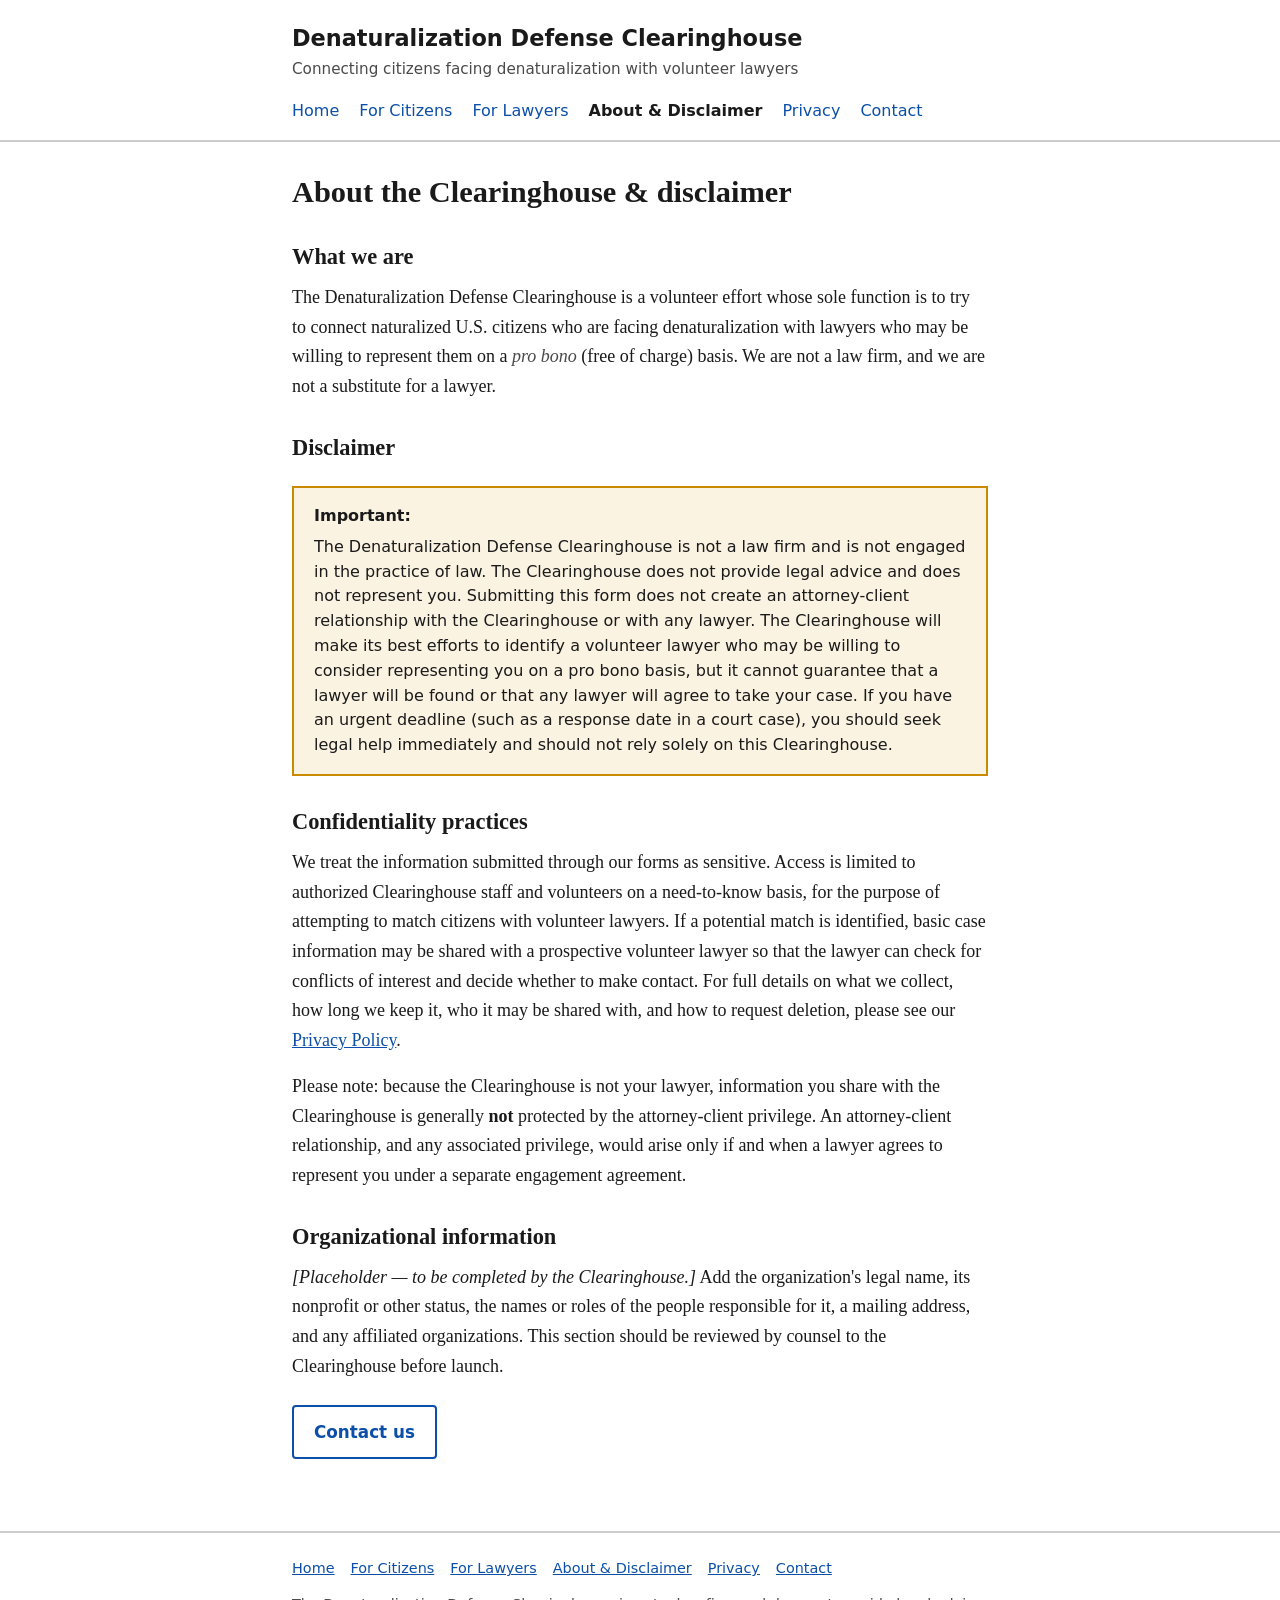
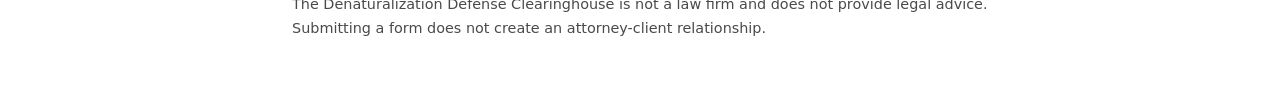
==== about.html @ 95be337d "Initial site: Denaturalization Defense Clearinghouse (front-end) Text-only, no-graphics, accessible " ====
<!DOCTYPE html>
<html lang="en">
<head>
  <meta charset="UTF-8" />
  <meta name="viewport" content="width=device-width, initial-scale=1.0" />
  <title>About &amp; Disclaimer — Denaturalization Defense Clearinghouse</title>
  <meta name="description" content="About the Clearinghouse, its no-practice-of-law disclaimer, and its confidentiality practices." />
  <link rel="stylesheet" href="styles.css" />
</head>
<body>
  <a class="skip-link" href="#main">Skip to content</a>

  <header class="site-header">
    <div class="container">
      <p class="site-title">
        <a href="index.html">
          <span class="name">Denaturalization Defense Clearinghouse</span>
          <span class="tagline">Connecting citizens facing denaturalization with volunteer lawyers</span>
        </a>
      </p>
      <nav class="main-nav" aria-label="Primary">
        <ul>
          <li><a href="index.html">Home</a></li>
          <li><a href="for-citizens.html">For Citizens</a></li>
          <li><a href="for-lawyers.html">For Lawyers</a></li>
          <li><a href="about.html" aria-current="page">About &amp; Disclaimer</a></li>
          <li><a href="privacy.html">Privacy</a></li>
          <li><a href="contact.html">Contact</a></li>
        </ul>
      </nav>
    </div>
  </header>

  <main id="main">
    <div class="container">
      <h1>About the Clearinghouse &amp; disclaimer</h1>

      <h2>What we are</h2>
      <p>
        The Denaturalization Defense Clearinghouse is a volunteer effort whose sole function is to
        try to connect naturalized U.S. citizens who are facing denaturalization with lawyers who
        may be willing to represent them on a <span class="define">pro bono</span> (free of
        charge) basis. We are not a law firm, and we are not a substitute for a lawyer.
      </p>

      <h2>Disclaimer</h2>
      <div class="disclaimer" role="note" aria-label="Important disclaimer">
        <strong>Important:</strong>
        The Denaturalization Defense Clearinghouse is not a law firm and is not engaged in the
        practice of law. The Clearinghouse does not provide legal advice and does not represent
        you. Submitting this form does not create an attorney-client relationship with the
        Clearinghouse or with any lawyer. The Clearinghouse will make its best efforts to
        identify a volunteer lawyer who may be willing to consider representing you on a pro bono
        basis, but it cannot guarantee that a lawyer will be found or that any lawyer will agree
        to take your case. If you have an urgent deadline (such as a response date in a court
        case), you should seek legal help immediately and should not rely solely on this
        Clearinghouse.
      </div>

      <h2>Confidentiality practices</h2>
      <p>
        We treat the information submitted through our forms as sensitive. Access is limited to
        authorized Clearinghouse staff and volunteers on a need-to-know basis, for the purpose of
        attempting to match citizens with volunteer lawyers. If a potential match is identified,
        basic case information may be shared with a prospective volunteer lawyer so that the
        lawyer can check for conflicts of interest and decide whether to make contact. For full
        details on what we collect, how long we keep it, who it may be shared with, and how to
        request deletion, please see our <a href="privacy.html">Privacy Policy</a>.
      </p>
      <p>
        Please note: because the Clearinghouse is not your lawyer, information you share with the
        Clearinghouse is generally <strong>not</strong> protected by the attorney-client
        privilege. An attorney-client relationship, and any associated privilege, would arise only
        if and when a lawyer agrees to represent you under a separate engagement agreement.
      </p>

      <h2>Organizational information</h2>
      <p>
        <em>[Placeholder — to be completed by the Clearinghouse.]</em> Add the organization's
        legal name, its nonprofit or other status, the names or roles of the people responsible
        for it, a mailing address, and any affiliated organizations. This section should be
        reviewed by counsel to the Clearinghouse before launch.
      </p>

      <div class="actions">
        <a class="button secondary" href="contact.html">Contact us</a>
      </div>
    </div>
  </main>

  <footer class="site-footer">
    <div class="container">
      <nav aria-label="Footer">
        <ul>
          <li><a href="index.html">Home</a></li>
          <li><a href="for-citizens.html">For Citizens</a></li>
          <li><a href="for-lawyers.html">For Lawyers</a></li>
          <li><a href="about.html">About &amp; Disclaimer</a></li>
          <li><a href="privacy.html">Privacy</a></li>
          <li><a href="contact.html">Contact</a></li>
        </ul>
      </nav>
      <p>
        The Denaturalization Defense Clearinghouse is not a law firm and does not provide legal
        advice. Submitting a form does not create an attorney-client relationship.
      </p>
    </div>
  </footer>
</body>
</html>
---- styles.css ----
/* ---------------------------------------------------------------------------
   Denaturalization Defense Clearinghouse
   Text-only, no-graphics site. Clean readable typography, high contrast,
   mobile-responsive, WCAG 2.1 AA target. No frameworks.
--------------------------------------------------------------------------- */

:root {
  --bg: #ffffff;
  --text: #1a1a1a;
  --text-muted: #4a4a4a;
  --link: #0b4fa8;
  --link-hover: #08376f;
  --border: #cccccc;
  --surface: #f4f4f4;
  --focus: #0b4fa8;
  --warn-bg: #fbf3e2;
  --warn-border: #c98a00;
  --error: #a3000f;
  --max-width: 46rem;
  --font: Georgia, "Times New Roman", serif;
  --font-ui: system-ui, -apple-system, "Segoe UI", Roboto, sans-serif;
}

@media (prefers-color-scheme: dark) {
  :root {
    --bg: #14161a;
    --text: #eaeaea;
    --text-muted: #b8bcc2;
    --link: #7cb0f5;
    --link-hover: #a9caf8;
    --border: #3a3f47;
    --surface: #1e2127;
    --focus: #7cb0f5;
    --warn-bg: #2c2618;
    --warn-border: #c98a00;
    --error: #ff7b85;
  }
}

* { box-sizing: border-box; }

html { font-size: 100%; }

body {
  margin: 0;
  background: var(--bg);
  color: var(--text);
  font-family: var(--font);
  font-size: 1.125rem;
  line-height: 1.65;
}

.container {
  width: 100%;
  max-width: var(--max-width);
  margin-inline: auto;
  padding-inline: 1.25rem;
}

/* ---- Skip link ---- */
.skip-link {
  position: absolute;
  left: -999px;
  top: 0;
  background: var(--link);
  color: #fff;
  padding: 0.5rem 1rem;
  z-index: 100;
}
.skip-link:focus { left: 0; }

/* ---- Header / nav ---- */
.site-header {
  border-bottom: 2px solid var(--border);
  font-family: var(--font-ui);
}
.site-title {
  margin: 0;
  padding: 1.25rem 0 0.75rem;
  font-family: var(--font-ui);
}
.site-title a { color: var(--text); text-decoration: none; }
.site-title .name { display: block; font-size: 1.4rem; font-weight: 700; }
.site-title .tagline { display: block; font-size: 0.95rem; font-weight: 400; color: var(--text-muted); }

.main-nav { padding-bottom: 0.75rem; }
.main-nav ul {
  list-style: none;
  margin: 0;
  padding: 0;
  display: flex;
  flex-wrap: wrap;
  gap: 0.25rem 1.25rem;
}
.main-nav a {
  color: var(--link);
  text-decoration: none;
  font-size: 1rem;
  padding: 0.25rem 0;
  display: inline-block;
}
.main-nav a:hover { text-decoration: underline; color: var(--link-hover); }
.main-nav a[aria-current="page"] { color: var(--text); font-weight: 700; }

/* ---- Main content ---- */
main { padding-block: 2rem 3rem; }

h1 { font-size: 1.9rem; line-height: 1.2; margin: 0 0 1rem; }
h2 { font-size: 1.4rem; line-height: 1.25; margin: 2rem 0 0.75rem; }
h3 { font-size: 1.15rem; margin: 1.5rem 0 0.5rem; }

p, ul.prose, ol.prose { margin: 0 0 1rem; }
ul.prose, ol.prose { padding-left: 1.5rem; }
ul.prose li, ol.prose li { margin-bottom: 0.35rem; }

a { color: var(--link); }
a:hover { color: var(--link-hover); }

.lead { font-size: 1.2rem; color: var(--text-muted); }

.define { font-style: italic; color: var(--text-muted); }

/* ---- Links to actions ---- */
.actions { margin: 1.5rem 0; display: flex; flex-wrap: wrap; gap: 0.75rem; }
.button {
  font-family: var(--font-ui);
  font-size: 1.05rem;
  font-weight: 600;
  display: inline-block;
  padding: 0.7rem 1.25rem;
  border: 2px solid var(--link);
  border-radius: 4px;
  text-decoration: none;
  color: #fff;
  background: var(--link);
}
.button:hover { background: var(--link-hover); border-color: var(--link-hover); color: #fff; }
.button.secondary { background: transparent; color: var(--link); }
.button.secondary:hover { background: var(--surface); color: var(--link-hover); }

/* ---- Disclaimer box ---- */
.disclaimer {
  border: 2px solid var(--warn-border);
  background: var(--warn-bg);
  padding: 1rem 1.25rem;
  margin: 1.5rem 0;
  font-family: var(--font-ui);
  font-size: 1rem;
  line-height: 1.55;
}
.disclaimer strong { display: block; margin-bottom: 0.4rem; }

/* ---- Forms ---- */
form { font-family: var(--font-ui); font-size: 1rem; }
fieldset {
  border: 1px solid var(--border);
  border-radius: 4px;
  margin: 0 0 1.5rem;
  padding: 1rem 1.25rem 1.25rem;
}
legend { font-weight: 700; font-size: 1.1rem; padding: 0 0.4rem; }

.field { margin-bottom: 1.1rem; }
.field > label { display: block; font-weight: 600; margin-bottom: 0.3rem; }
.field .hint { display: block; font-weight: 400; color: var(--text-muted); font-size: 0.9rem; margin-bottom: 0.3rem; }
.req { color: var(--error); }

input[type="text"],
input[type="email"],
input[type="tel"],
input[type="date"],
input[type="search"],
select,
textarea {
  width: 100%;
  font-family: inherit;
  font-size: 1rem;
  padding: 0.55rem 0.6rem;
  border: 1px solid var(--border);
  border-radius: 4px;
  background: var(--bg);
  color: var(--text);
}
textarea { min-height: 6rem; resize: vertical; }

.radio-group, .checkbox-group { display: grid; gap: 0.5rem; margin-top: 0.25rem; }
.radio-option, .checkbox-option { display: flex; gap: 0.6rem; align-items: flex-start; font-weight: 400; }
.radio-option input, .checkbox-option input { margin-top: 0.35rem; flex: 0 0 auto; }
.radio-option label, .checkbox-option label { font-weight: 400; }

.conditional { border-left: 3px solid var(--border); padding-left: 1rem; margin: 0.5rem 0 1rem; }
[hidden] { display: none !important; }

.char-count { font-size: 0.85rem; color: var(--text-muted); }

button[type="submit"] {
  font-family: var(--font-ui);
  font-size: 1.1rem;
  font-weight: 700;
  padding: 0.8rem 1.5rem;
  border: 2px solid var(--link);
  border-radius: 4px;
  background: var(--link);
  color: #fff;
  cursor: pointer;
}
button[type="submit"]:hover { background: var(--link-hover); border-color: var(--link-hover); }

.form-note {
  font-family: var(--font-ui);
  font-size: 0.95rem;
  border: 1px dashed var(--border);
  background: var(--surface);
  padding: 0.75rem 1rem;
  margin: 1rem 0;
  color: var(--text-muted);
}

/* ---- Focus visibility (keyboard) ---- */
a:focus-visible,
button:focus-visible,
input:focus-visible,
select:focus-visible,
textarea:focus-visible {
  outline: 3px solid var(--focus);
  outline-offset: 2px;
}

/* ---- Footer ---- */
.site-footer {
  border-top: 2px solid var(--border);
  font-family: var(--font-ui);
  font-size: 0.9rem;
  color: var(--text-muted);
  padding-block: 1.5rem 2.5rem;
}
.site-footer nav ul {
  list-style: none;
  margin: 0 0 0.75rem;
  padding: 0;
  display: flex;
  flex-wrap: wrap;
  gap: 0.25rem 1rem;
}
.site-footer a { color: var(--link); }

/* ---- Utility ---- */
.visually-hidden {
  position: absolute;
  width: 1px; height: 1px;
  padding: 0; margin: -1px;
  overflow: hidden; clip: rect(0 0 0 0);
  white-space: nowrap; border: 0;
}
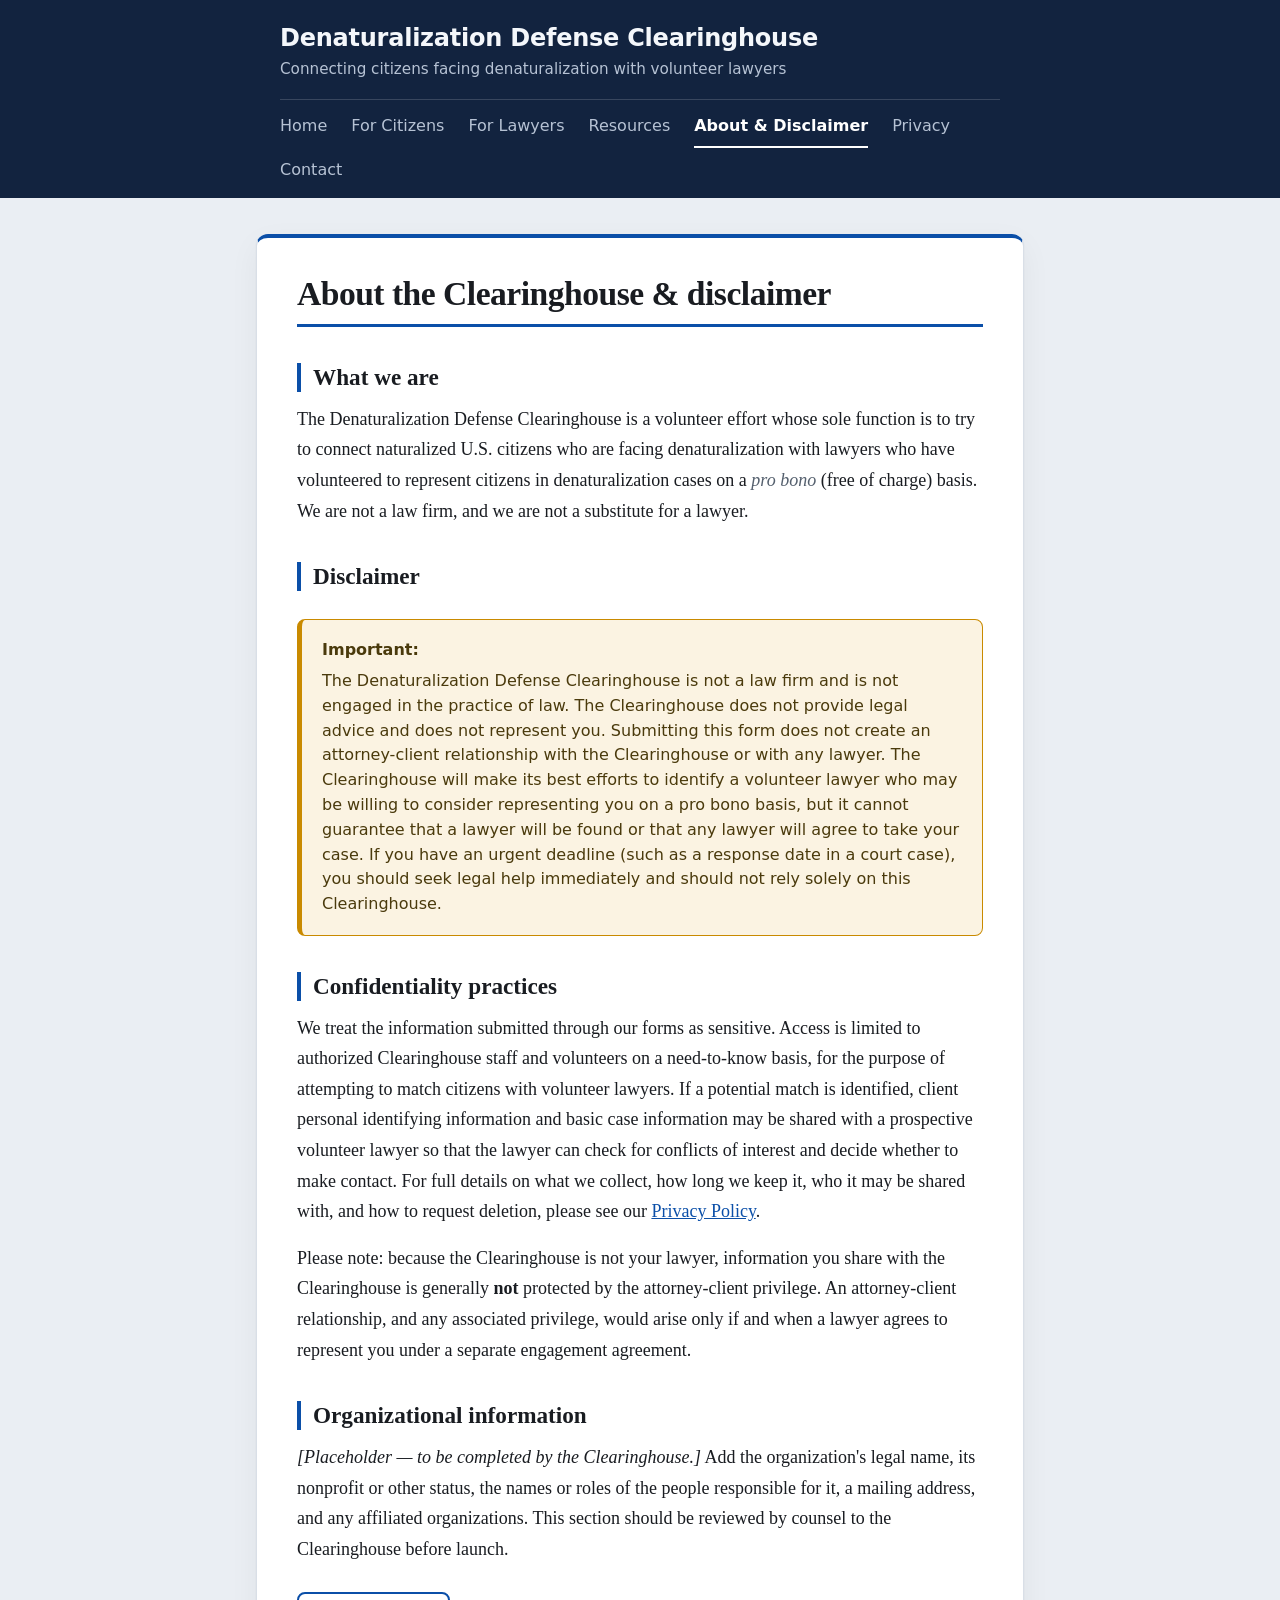
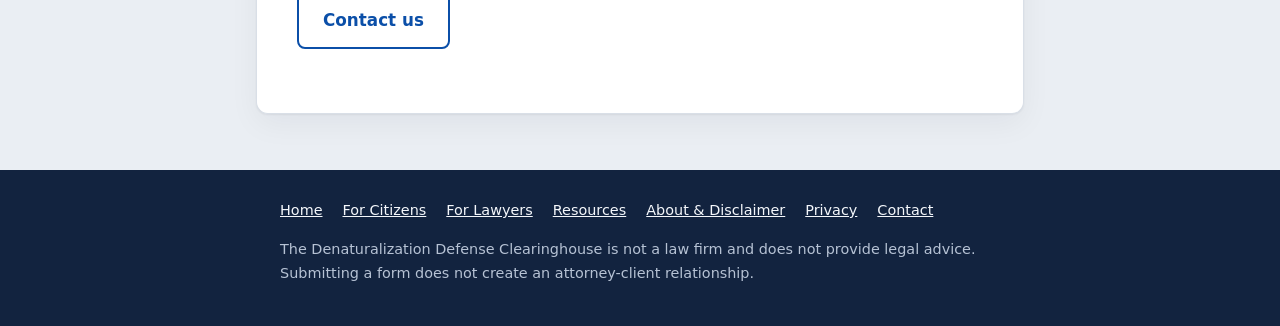
==== commit adbcc90c: "Apply Steve's content edits - Home: reword intro ('have volunteered ... for free'); 'does not do'   " ====
--- a/about.html
+++ b/about.html
@@ -3,6 +3,7 @@
 <head>
   <meta charset="UTF-8" />
   <meta name="viewport" content="width=device-width, initial-scale=1.0" />
+  <meta name="robots" content="noindex, nofollow" />
   <title>About &amp; Disclaimer — Denaturalization Defense Clearinghouse</title>
   <meta name="description" content="About the Clearinghouse, its no-practice-of-law disclaimer, and its confidentiality practices." />
   <link rel="stylesheet" href="styles.css" />
@@ -23,6 +24,7 @@
           <li><a href="index.html">Home</a></li>
           <li><a href="for-citizens.html">For Citizens</a></li>
           <li><a href="for-lawyers.html">For Lawyers</a></li>
+          <li><a href="resources.html">Resources</a></li>
           <li><a href="about.html" aria-current="page">About &amp; Disclaimer</a></li>
           <li><a href="privacy.html">Privacy</a></li>
           <li><a href="contact.html">Contact</a></li>
@@ -39,8 +41,9 @@
       <p>
         The Denaturalization Defense Clearinghouse is a volunteer effort whose sole function is to
         try to connect naturalized U.S. citizens who are facing denaturalization with lawyers who
-        may be willing to represent them on a <span class="define">pro bono</span> (free of
-        charge) basis. We are not a law firm, and we are not a substitute for a lawyer.
+        have volunteered to represent citizens in denaturalization cases on a
+        <span class="define">pro bono</span> (free of charge) basis. We are not a law firm, and we
+        are not a substitute for a lawyer.
       </p>
 
       <h2>Disclaimer</h2>
@@ -62,8 +65,9 @@
         We treat the information submitted through our forms as sensitive. Access is limited to
         authorized Clearinghouse staff and volunteers on a need-to-know basis, for the purpose of
         attempting to match citizens with volunteer lawyers. If a potential match is identified,
-        basic case information may be shared with a prospective volunteer lawyer so that the
-        lawyer can check for conflicts of interest and decide whether to make contact. For full
+        client personal identifying information and basic case information may be shared with a
+        prospective volunteer lawyer so that the lawyer can check for conflicts of interest and
+        decide whether to make contact. For full
         details on what we collect, how long we keep it, who it may be shared with, and how to
         request deletion, please see our <a href="privacy.html">Privacy Policy</a>.
       </p>
@@ -95,6 +99,7 @@
           <li><a href="index.html">Home</a></li>
           <li><a href="for-citizens.html">For Citizens</a></li>
           <li><a href="for-lawyers.html">For Lawyers</a></li>
+          <li><a href="resources.html">Resources</a></li>
           <li><a href="about.html">About &amp; Disclaimer</a></li>
           <li><a href="privacy.html">Privacy</a></li>
           <li><a href="contact.html">Contact</a></li>
--- a/styles.css
+++ b/styles.css
@@ -1,38 +1,48 @@
 /* ---------------------------------------------------------------------------
    Denaturalization Defense Clearinghouse
-   Text-only, no-graphics site. Clean readable typography, high contrast,
-   mobile-responsive, WCAG 2.1 AA target. No frameworks.
+   Text-first, lightly designed. No images/icons/logos — visual interest comes
+   from color, type, spacing, and layout only. Mobile-responsive, WCAG 2.1 AA.
 --------------------------------------------------------------------------- */
 
 :root {
-  --bg: #ffffff;
-  --text: #1a1a1a;
-  --text-muted: #4a4a4a;
-  --link: #0b4fa8;
-  --link-hover: #08376f;
-  --border: #cccccc;
-  --surface: #f4f4f4;
-  --focus: #0b4fa8;
+  --brand: #0b4fa8;          /* links, buttons, accents */
+  --brand-hover: #08376f;
+  --brand-dark: #12233f;     /* header / footer bar */
+  --bg: #eaeef3;             /* page tint behind the content panel */
+  --card: #ffffff;           /* content panel */
+  --text: #191c21;
+  --text-muted: #55606e;
+  --border: #d9dfe7;
+  --header-text: #f4f7fb;
+  --header-muted: #b6c2d4;
+  --header-line: rgba(255, 255, 255, 0.16);
   --warn-bg: #fbf3e2;
   --warn-border: #c98a00;
+  --warn-text: #4a3a0c;
   --error: #a3000f;
-  --max-width: 46rem;
+
+  --max-width: 48rem;
+  --radius: 12px;
   --font: Georgia, "Times New Roman", serif;
   --font-ui: system-ui, -apple-system, "Segoe UI", Roboto, sans-serif;
 }
 
 @media (prefers-color-scheme: dark) {
   :root {
-    --bg: #14161a;
-    --text: #eaeaea;
-    --text-muted: #b8bcc2;
-    --link: #7cb0f5;
-    --link-hover: #a9caf8;
-    --border: #3a3f47;
-    --surface: #1e2127;
-    --focus: #7cb0f5;
+    --brand: #7cb0f5;
+    --brand-hover: #a9caf8;
+    --brand-dark: #0b1220;
+    --bg: #0c0e12;
+    --card: #161a20;
+    --text: #e9ebee;
+    --text-muted: #aab2bd;
+    --border: #2a303a;
+    --header-text: #f2f5f9;
+    --header-muted: #9fb0c6;
+    --header-line: rgba(255, 255, 255, 0.10);
     --warn-bg: #2c2618;
     --warn-border: #c98a00;
+    --warn-text: #f0e2c2;
     --error: #ff7b85;
   }
 }
@@ -47,14 +57,17 @@
   color: var(--text);
   font-family: var(--font);
   font-size: 1.125rem;
-  line-height: 1.65;
+  line-height: 1.7;
+  display: flex;
+  flex-direction: column;
+  min-height: 100vh;
 }
 
 .container {
   width: 100%;
   max-width: var(--max-width);
   margin-inline: auto;
-  padding-inline: 1.25rem;
+  padding-inline: 1.5rem;
 }
 
 /* ---- Skip link ---- */
@@ -62,88 +75,153 @@
   position: absolute;
   left: -999px;
   top: 0;
-  background: var(--link);
+  background: var(--brand);
   color: #fff;
   padding: 0.5rem 1rem;
   z-index: 100;
 }
 .skip-link:focus { left: 0; }
 
-/* ---- Header / nav ---- */
+/* ---- Header / nav (colored bar) ---- */
 .site-header {
-  border-bottom: 2px solid var(--border);
+  background: var(--brand-dark);
+  color: var(--header-text);
   font-family: var(--font-ui);
 }
 .site-title {
   margin: 0;
-  padding: 1.25rem 0 0.75rem;
-  font-family: var(--font-ui);
-}
-.site-title a { color: var(--text); text-decoration: none; }
-.site-title .name { display: block; font-size: 1.4rem; font-weight: 700; }
-.site-title .tagline { display: block; font-size: 0.95rem; font-weight: 400; color: var(--text-muted); }
-
-.main-nav { padding-bottom: 0.75rem; }
+  padding: 1.5rem 0 1rem;
+}
+.site-title a { color: var(--header-text); text-decoration: none; display: block; }
+.site-title .name {
+  display: block;
+  font-size: 1.5rem;
+  font-weight: 700;
+  letter-spacing: -0.01em;
+  line-height: 1.2;
+}
+.site-title .tagline {
+  display: block;
+  font-size: 0.95rem;
+  font-weight: 400;
+  color: var(--header-muted);
+  margin-top: 0.25rem;
+}
+
+.main-nav {
+  border-top: 1px solid var(--header-line);
+}
 .main-nav ul {
   list-style: none;
   margin: 0;
-  padding: 0;
+  padding: 0.4rem 0;
   display: flex;
   flex-wrap: wrap;
-  gap: 0.25rem 1.25rem;
+  gap: 0.1rem 1.5rem;
 }
 .main-nav a {
-  color: var(--link);
+  color: var(--header-muted);
   text-decoration: none;
   font-size: 1rem;
-  padding: 0.25rem 0;
+  padding: 0.4rem 0;
   display: inline-block;
-}
-.main-nav a:hover { text-decoration: underline; color: var(--link-hover); }
-.main-nav a[aria-current="page"] { color: var(--text); font-weight: 700; }
-
-/* ---- Main content ---- */
-main { padding-block: 2rem 3rem; }
-
-h1 { font-size: 1.9rem; line-height: 1.2; margin: 0 0 1rem; }
-h2 { font-size: 1.4rem; line-height: 1.25; margin: 2rem 0 0.75rem; }
+  border-bottom: 2px solid transparent;
+}
+.main-nav a:hover { color: var(--header-text); border-bottom-color: var(--header-muted); }
+.main-nav a[aria-current="page"] { color: #fff; font-weight: 600; border-bottom-color: #fff; }
+
+/* ---- Main content panel ---- */
+main { flex: 1 0 auto; padding-block: 2.25rem 3.5rem; }
+main > .container {
+  background: var(--card);
+  border: 1px solid var(--border);
+  border-top: 4px solid var(--brand);
+  border-radius: var(--radius);
+  padding: 2.25rem 2.5rem;
+  box-shadow: 0 1px 2px rgba(16, 24, 40, 0.06), 0 10px 30px rgba(16, 24, 40, 0.05);
+}
+
+h1 {
+  font-size: 2.1rem;
+  line-height: 1.2;
+  letter-spacing: -0.015em;
+  margin: 0 0 1rem;
+  padding-bottom: 0.6rem;
+  border-bottom: 3px solid var(--brand);
+}
+h2 {
+  font-size: 1.45rem;
+  line-height: 1.25;
+  margin: 2.25rem 0 0.75rem;
+  padding-left: 0.75rem;
+  border-left: 4px solid var(--brand);
+}
 h3 { font-size: 1.15rem; margin: 1.5rem 0 0.5rem; }
 
 p, ul.prose, ol.prose { margin: 0 0 1rem; }
 ul.prose, ol.prose { padding-left: 1.5rem; }
-ul.prose li, ol.prose li { margin-bottom: 0.35rem; }
-
-a { color: var(--link); }
-a:hover { color: var(--link-hover); }
-
-.lead { font-size: 1.2rem; color: var(--text-muted); }
+ul.prose li, ol.prose li { margin-bottom: 0.4rem; }
+
+a { color: var(--brand); }
+a:hover { color: var(--brand-hover); }
+
+.lead {
+  font-size: 1.25rem;
+  line-height: 1.55;
+  color: var(--text-muted);
+}
 
 .define { font-style: italic; color: var(--text-muted); }
 
-/* ---- Links to actions ---- */
-.actions { margin: 1.5rem 0; display: flex; flex-wrap: wrap; gap: 0.75rem; }
+/* ---- Buttons / calls to action ---- */
+.actions {
+  margin: 1.75rem 0;
+  display: flex;
+  flex-wrap: wrap;
+  gap: 0.75rem;
+}
 .button {
   font-family: var(--font-ui);
   font-size: 1.05rem;
   font-weight: 600;
   display: inline-block;
-  padding: 0.7rem 1.25rem;
-  border: 2px solid var(--link);
-  border-radius: 4px;
+  padding: 0.75rem 1.5rem;
+  border: 2px solid var(--brand);
+  border-radius: 8px;
   text-decoration: none;
   color: #fff;
-  background: var(--link);
-}
-.button:hover { background: var(--link-hover); border-color: var(--link-hover); color: #fff; }
-.button.secondary { background: transparent; color: var(--link); }
-.button.secondary:hover { background: var(--surface); color: var(--link-hover); }
+  background: var(--brand);
+  transition: background-color 0.12s ease, border-color 0.12s ease, color 0.12s ease;
+}
+.button:hover { background: var(--brand-hover); border-color: var(--brand-hover); color: #fff; }
+.button.secondary { background: transparent; color: var(--brand); }
+.button.secondary:hover { background: color-mix(in srgb, var(--brand) 10%, transparent); color: var(--brand-hover); }
+
+/* A lighter-weight CTA row that sits high on a page */
+.cta-early {
+  margin: 1.5rem 0 0.5rem;
+  padding: 1.1rem 1.25rem;
+  background: color-mix(in srgb, var(--brand) 8%, var(--card));
+  border: 1px solid color-mix(in srgb, var(--brand) 25%, var(--border));
+  border-radius: 10px;
+  display: flex;
+  flex-wrap: wrap;
+  align-items: center;
+  gap: 0.5rem 1rem;
+  font-family: var(--font-ui);
+}
+.cta-early p { margin: 0; font-size: 1rem; color: var(--text); }
+.cta-early .button { margin-left: auto; }
 
 /* ---- Disclaimer box ---- */
 .disclaimer {
-  border: 2px solid var(--warn-border);
+  border: 1px solid var(--warn-border);
+  border-left: 5px solid var(--warn-border);
   background: var(--warn-bg);
-  padding: 1rem 1.25rem;
-  margin: 1.5rem 0;
+  color: var(--warn-text);
+  padding: 1.1rem 1.25rem;
+  margin: 1.75rem 0;
+  border-radius: 8px;
   font-family: var(--font-ui);
   font-size: 1rem;
   line-height: 1.55;
@@ -154,13 +232,14 @@
 form { font-family: var(--font-ui); font-size: 1rem; }
 fieldset {
   border: 1px solid var(--border);
-  border-radius: 4px;
+  border-radius: 10px;
   margin: 0 0 1.5rem;
   padding: 1rem 1.25rem 1.25rem;
+  background: color-mix(in srgb, var(--brand) 3%, var(--card));
 }
 legend { font-weight: 700; font-size: 1.1rem; padding: 0 0.4rem; }
 
-.field { margin-bottom: 1.1rem; }
+.field { margin-bottom: 1.15rem; }
 .field > label { display: block; font-weight: 600; margin-bottom: 0.3rem; }
 .field .hint { display: block; font-weight: 400; color: var(--text-muted); font-size: 0.9rem; margin-bottom: 0.3rem; }
 .req { color: var(--error); }
@@ -170,15 +249,16 @@
 input[type="tel"],
 input[type="date"],
 input[type="search"],
+input[type="file"],
 select,
 textarea {
   width: 100%;
   font-family: inherit;
   font-size: 1rem;
-  padding: 0.55rem 0.6rem;
+  padding: 0.6rem 0.65rem;
   border: 1px solid var(--border);
-  border-radius: 4px;
-  background: var(--bg);
+  border-radius: 8px;
+  background: var(--card);
   color: var(--text);
 }
 textarea { min-height: 6rem; resize: vertical; }
@@ -197,22 +277,23 @@
   font-family: var(--font-ui);
   font-size: 1.1rem;
   font-weight: 700;
-  padding: 0.8rem 1.5rem;
-  border: 2px solid var(--link);
-  border-radius: 4px;
-  background: var(--link);
+  padding: 0.85rem 1.6rem;
+  border: 2px solid var(--brand);
+  border-radius: 8px;
+  background: var(--brand);
   color: #fff;
   cursor: pointer;
 }
-button[type="submit"]:hover { background: var(--link-hover); border-color: var(--link-hover); }
+button[type="submit"]:hover { background: var(--brand-hover); border-color: var(--brand-hover); }
 
 .form-note {
   font-family: var(--font-ui);
   font-size: 0.95rem;
   border: 1px dashed var(--border);
-  background: var(--surface);
+  background: color-mix(in srgb, var(--brand) 4%, var(--card));
   padding: 0.75rem 1rem;
   margin: 1rem 0;
+  border-radius: 8px;
   color: var(--text-muted);
 }
 
@@ -222,27 +303,50 @@
 input:focus-visible,
 select:focus-visible,
 textarea:focus-visible {
-  outline: 3px solid var(--focus);
+  outline: 3px solid var(--brand);
   outline-offset: 2px;
 }
 
-/* ---- Footer ---- */
+/* ---- Footer (colored bar) ---- */
 .site-footer {
-  border-top: 2px solid var(--border);
+  flex-shrink: 0;
+  background: var(--brand-dark);
+  color: var(--header-muted);
   font-family: var(--font-ui);
   font-size: 0.9rem;
-  color: var(--text-muted);
-  padding-block: 1.5rem 2.5rem;
+  padding-block: 1.75rem 2.5rem;
 }
 .site-footer nav ul {
   list-style: none;
-  margin: 0 0 0.75rem;
+  margin: 0 0 0.9rem;
   padding: 0;
   display: flex;
   flex-wrap: wrap;
-  gap: 0.25rem 1rem;
-}
-.site-footer a { color: var(--link); }
+  gap: 0.35rem 1.25rem;
+}
+.site-footer a { color: var(--header-text); }
+.site-footer a:hover { color: #fff; }
+.site-footer p { margin: 0; max-width: 46rem; }
+
+/* ---- Responsive ---- */
+@media (max-width: 640px) {
+  body { font-size: 1.06rem; }
+  main > .container { padding: 1.5rem 1.25rem; }
+  h1 { font-size: 1.75rem; }
+  h2 { font-size: 1.3rem; }
+  .cta-early .button { margin-left: 0; width: 100%; text-align: center; }
+}
+
+/* ---- Anti-bot honeypot (hidden from humans, off-screen not display:none so
+       bots that skip hidden fields still see it) ---- */
+.hp-field {
+  position: absolute;
+  left: -9999px;
+  width: 1px;
+  height: 1px;
+  overflow: hidden;
+}
+.turnstile-slot { margin: 1.25rem 0; }
 
 /* ---- Utility ---- */
 .visually-hidden {
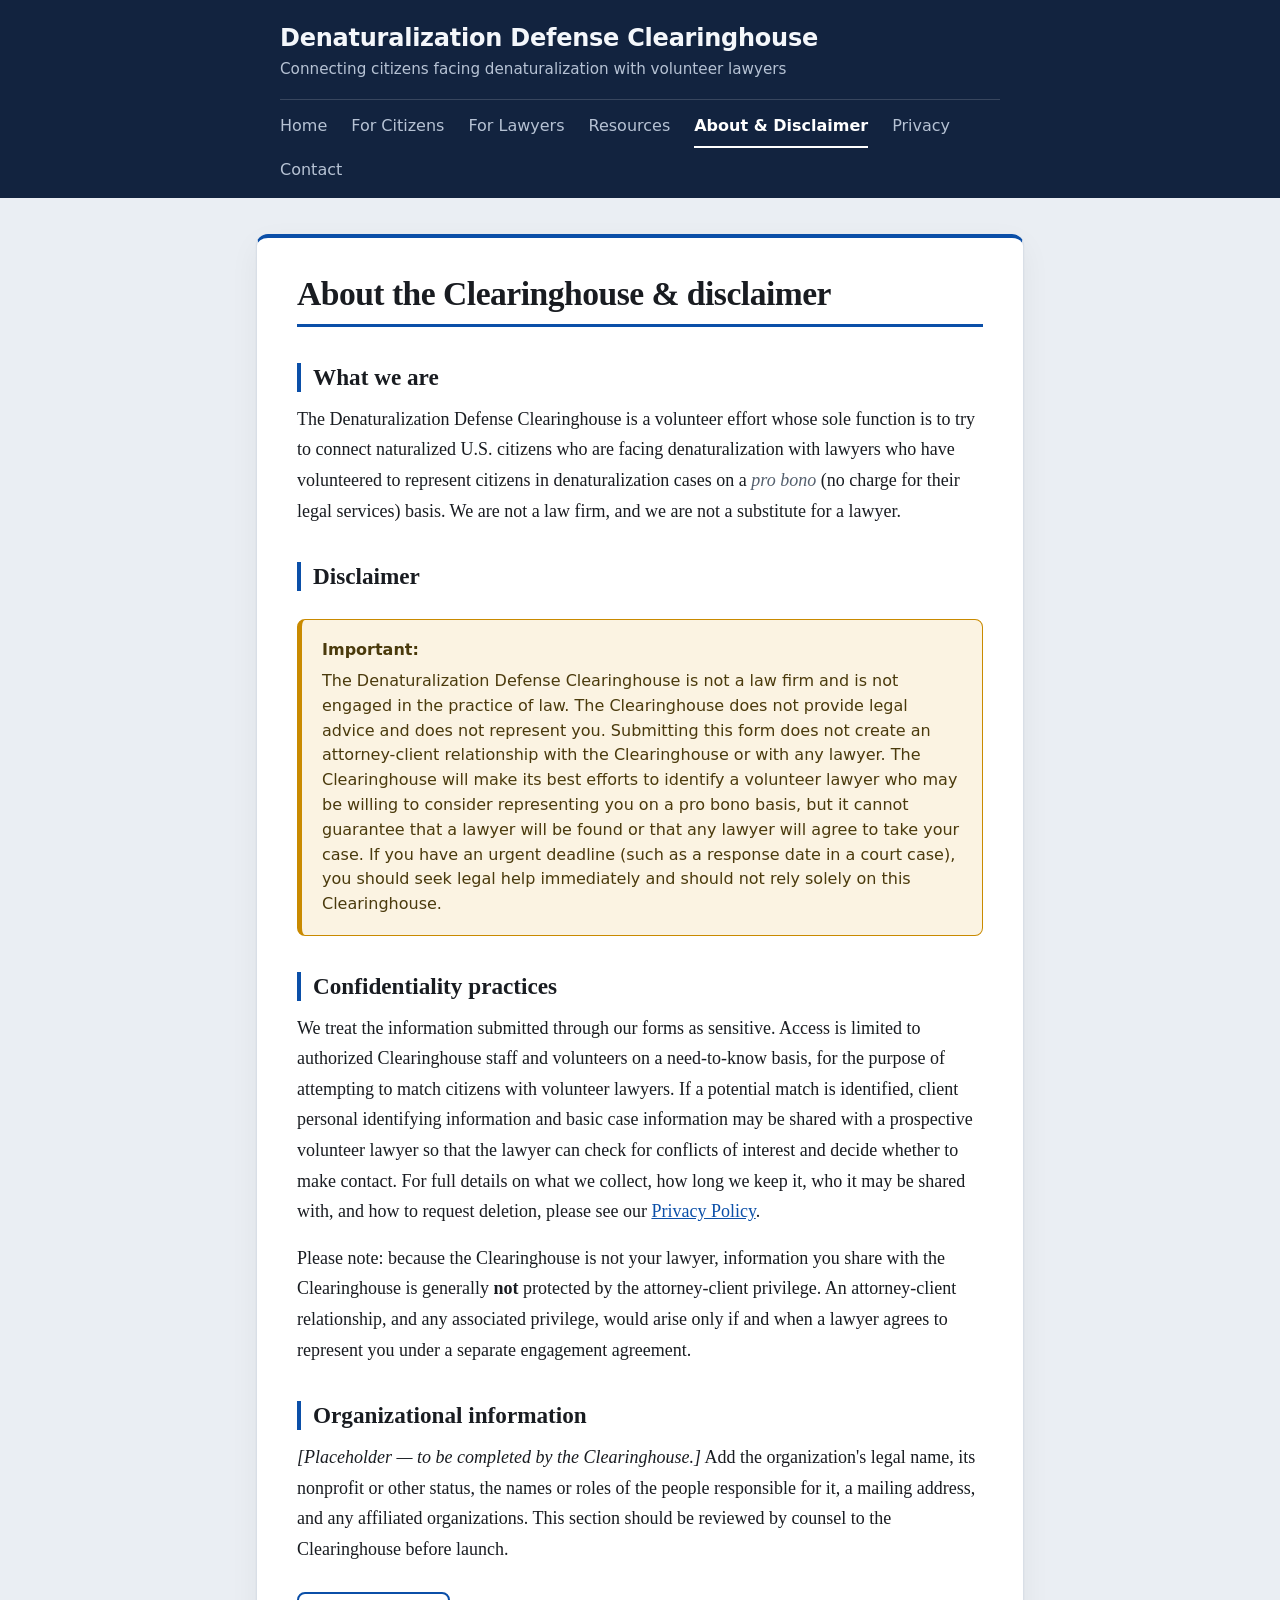
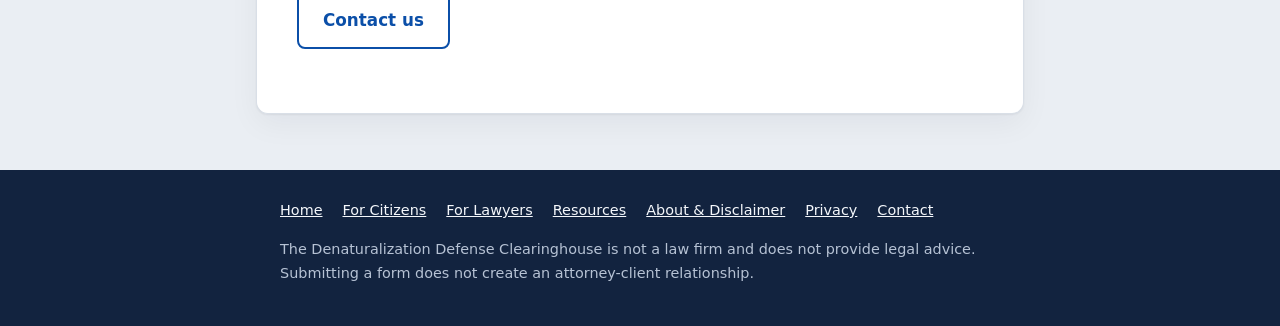
==== commit 675b3a55: "Add costs/expenses disclosure (pro bono covers fees, not litigation expenses) Clarify that pro bono " ====
--- a/about.html
+++ b/about.html
@@ -42,8 +42,8 @@
         The Denaturalization Defense Clearinghouse is a volunteer effort whose sole function is to
         try to connect naturalized U.S. citizens who are facing denaturalization with lawyers who
         have volunteered to represent citizens in denaturalization cases on a
-        <span class="define">pro bono</span> (free of charge) basis. We are not a law firm, and we
-        are not a substitute for a lawyer.
+        <span class="define">pro bono</span> (no charge for their legal services) basis. We are not
+        a law firm, and we are not a substitute for a lawyer.
       </p>
 
       <h2>Disclaimer</h2>
--- a/styles.css
+++ b/styles.css
@@ -213,6 +213,20 @@
 .cta-early p { margin: 0; font-size: 1rem; color: var(--text); }
 .cta-early .button { margin-left: auto; }
 
+/* ---- Callout (informational note, lighter than the legal disclaimer) ---- */
+.callout {
+  border: 1px solid var(--border);
+  border-left: 4px solid var(--brand);
+  background: color-mix(in srgb, var(--brand) 5%, var(--card));
+  padding: 0.9rem 1.15rem;
+  margin: 1.5rem 0;
+  border-radius: 8px;
+  font-family: var(--font-ui);
+  font-size: 1rem;
+  line-height: 1.55;
+}
+.callout p { margin: 0; }
+
 /* ---- Disclaimer box ---- */
 .disclaimer {
   border: 1px solid var(--warn-border);
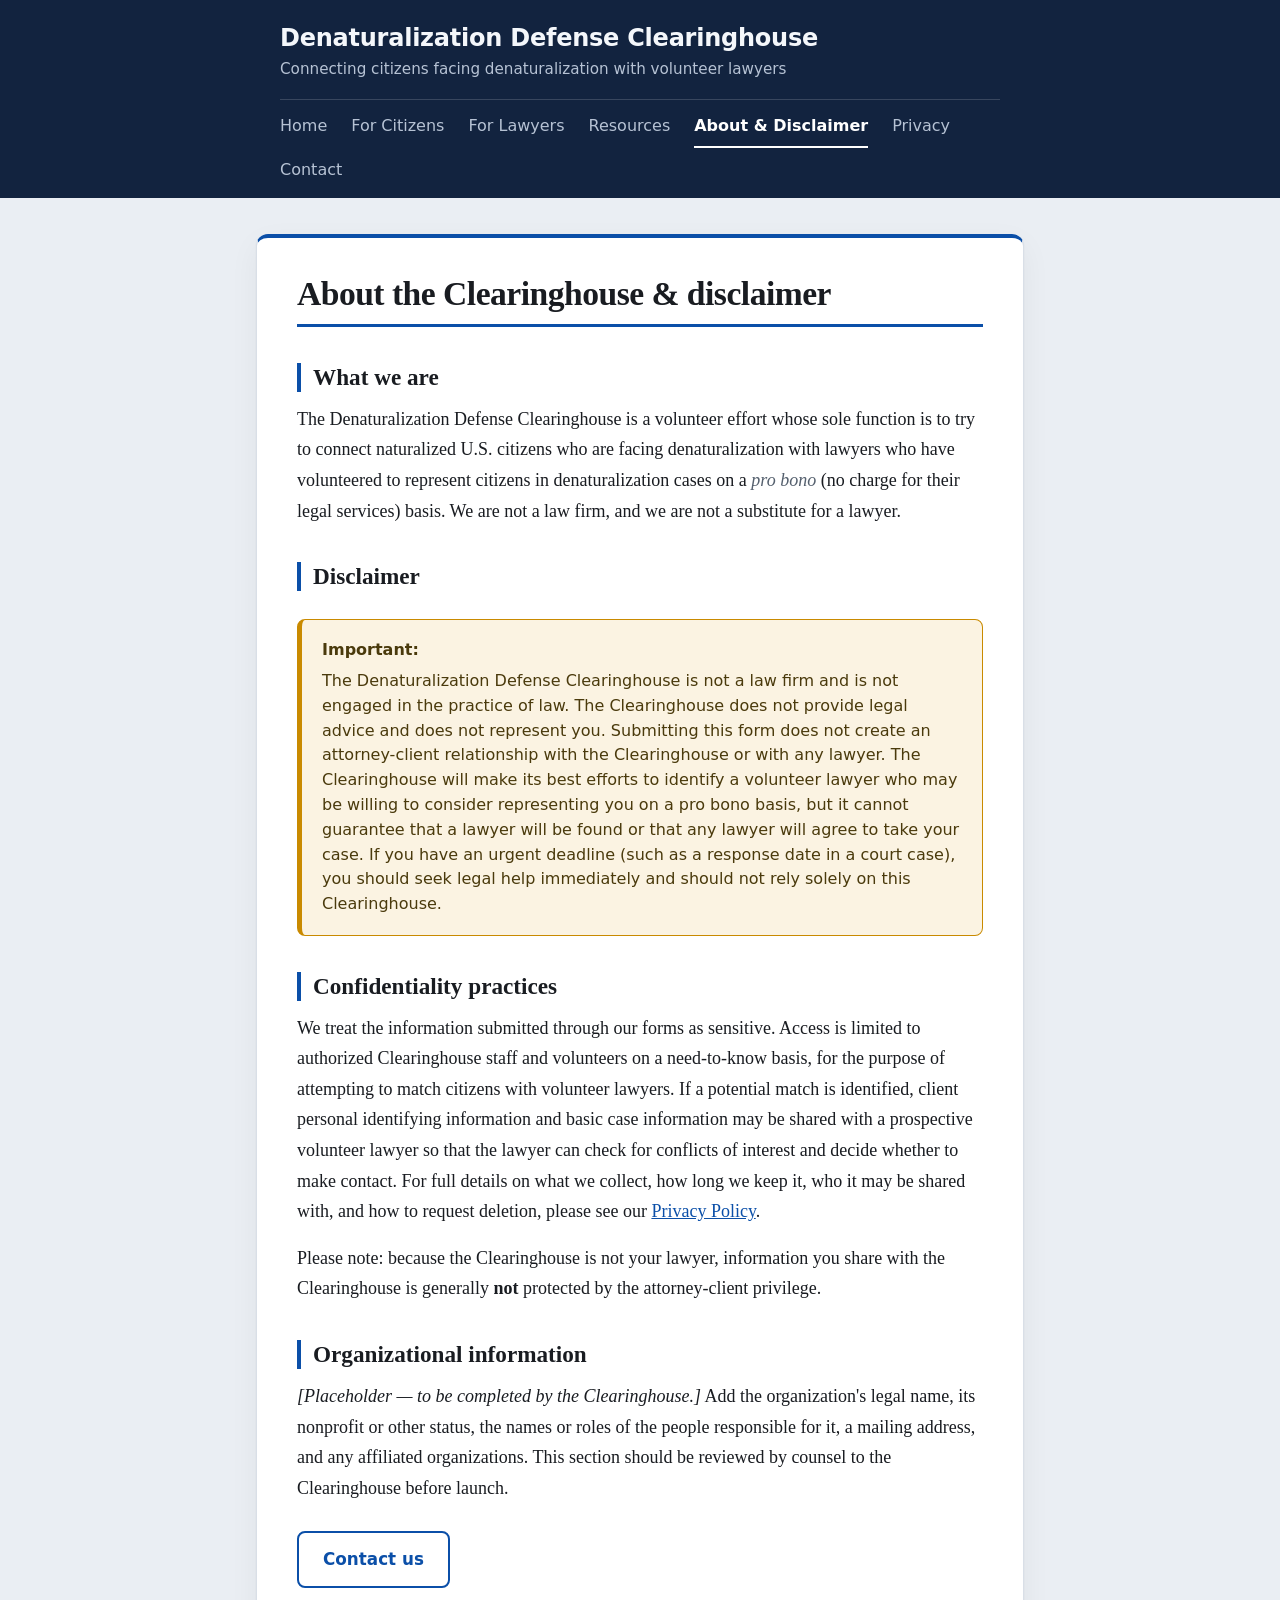
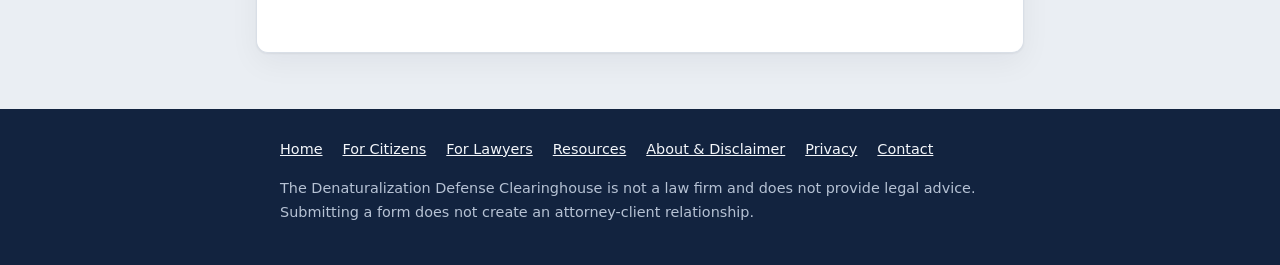
==== commit 53e73781: "Point site at denatzprobono.com; resources copy; representation question Domain: - Add CNAME so GitH" ====
--- a/about.html
+++ b/about.html
@@ -74,8 +74,7 @@
       <p>
         Please note: because the Clearinghouse is not your lawyer, information you share with the
         Clearinghouse is generally <strong>not</strong> protected by the attorney-client
-        privilege. An attorney-client relationship, and any associated privilege, would arise only
-        if and when a lawyer agrees to represent you under a separate engagement agreement.
+        privilege.
       </p>
 
       <h2>Organizational information</h2>
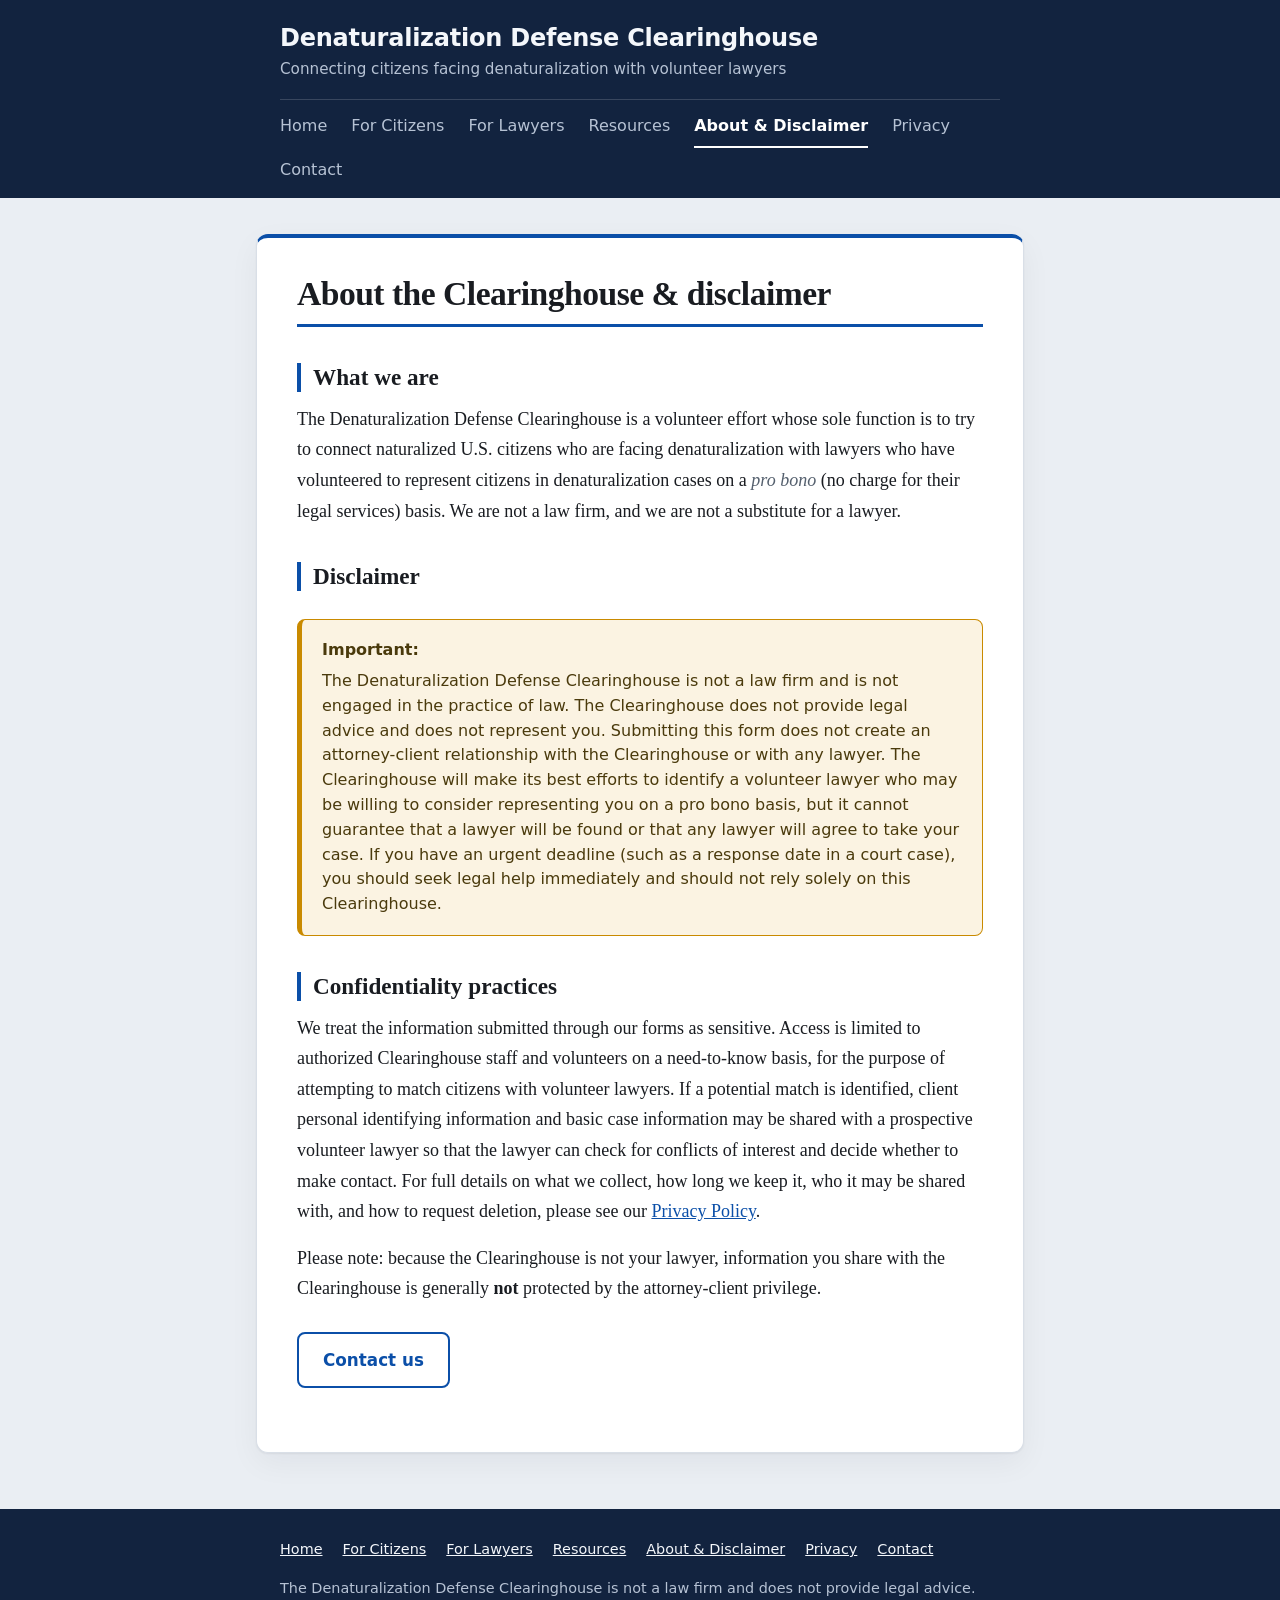
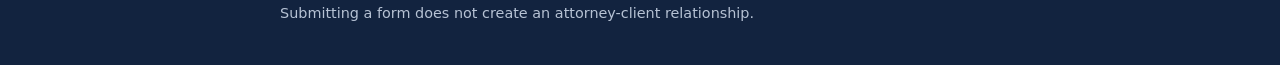
==== commit 6c211d98: "Steve's edits: malpractice insurance requirement, remove all placeholders 1. Home: "a lawyer will be" ====
--- a/about.html
+++ b/about.html
@@ -77,14 +77,6 @@
         privilege.
       </p>
 
-      <h2>Organizational information</h2>
-      <p>
-        <em>[Placeholder — to be completed by the Clearinghouse.]</em> Add the organization's
-        legal name, its nonprofit or other status, the names or roles of the people responsible
-        for it, a mailing address, and any affiliated organizations. This section should be
-        reviewed by counsel to the Clearinghouse before launch.
-      </p>
-
       <div class="actions">
         <a class="button secondary" href="contact.html">Contact us</a>
       </div>
